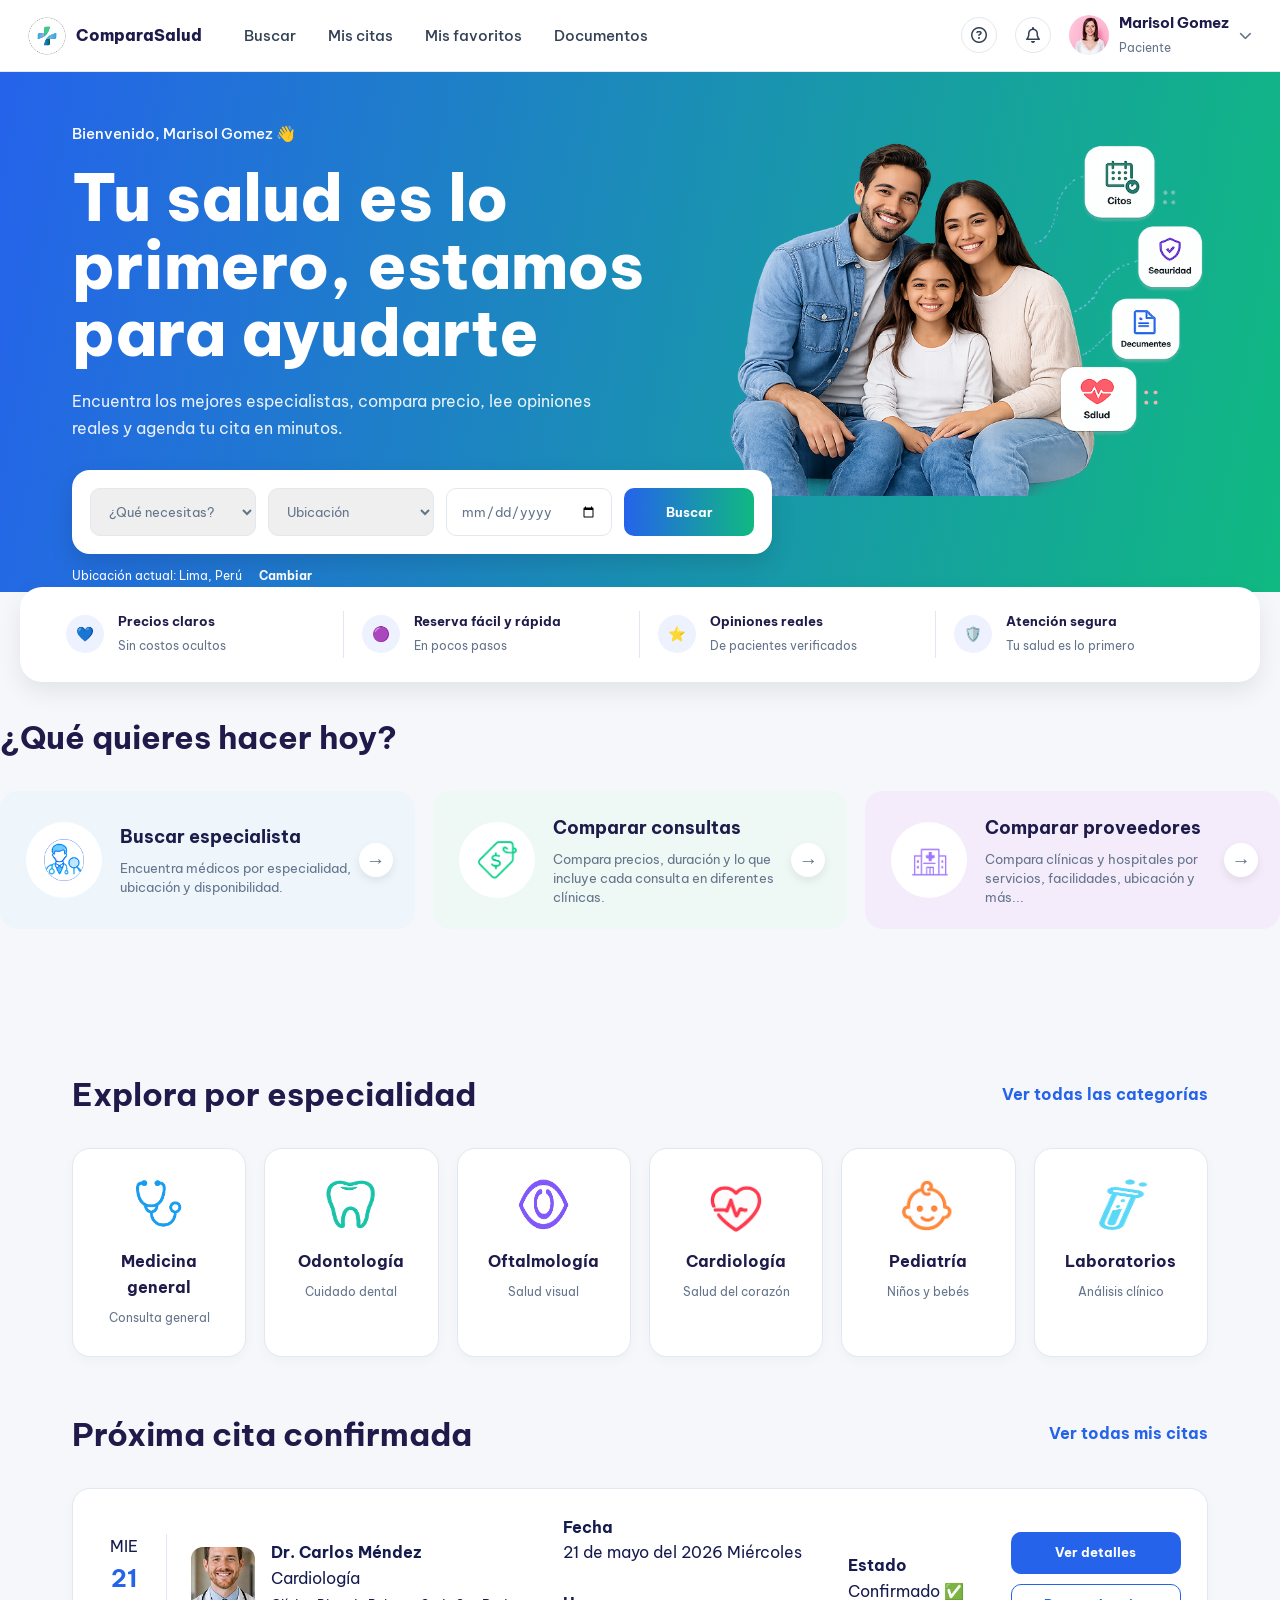
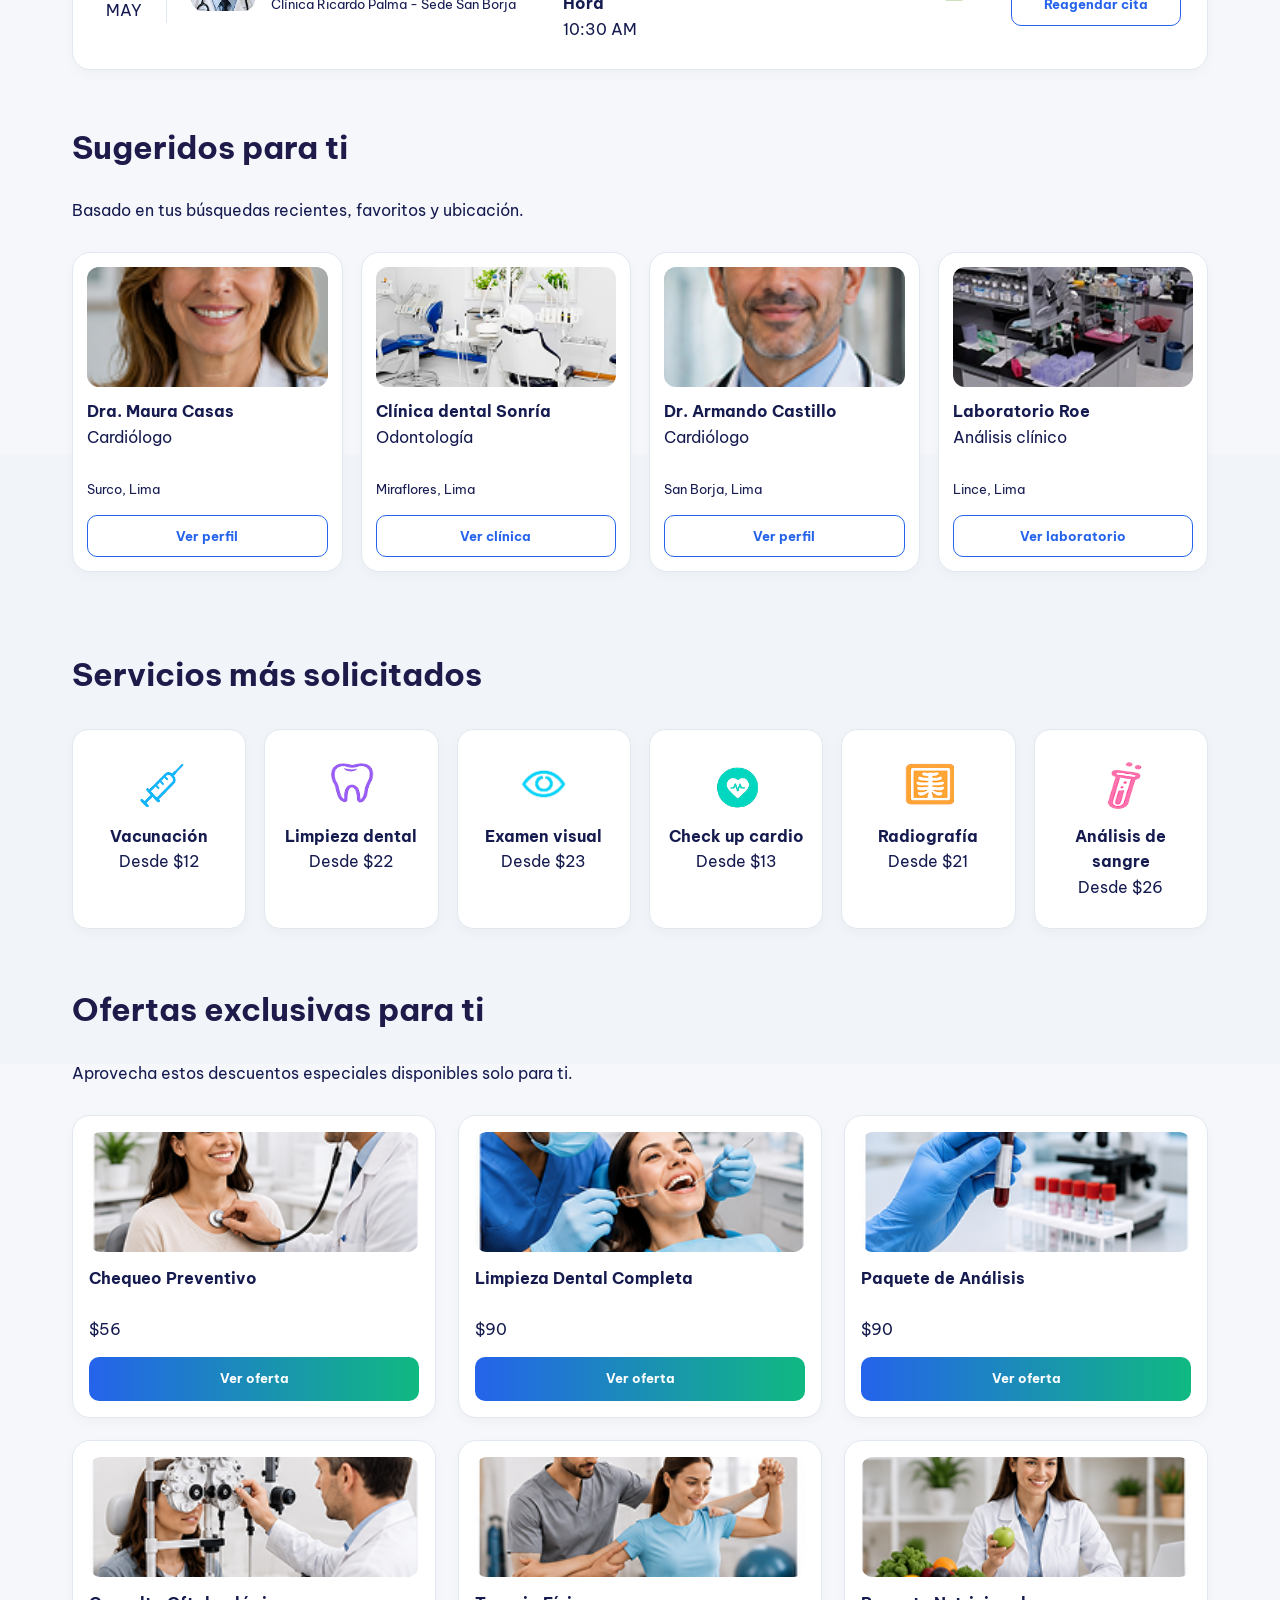
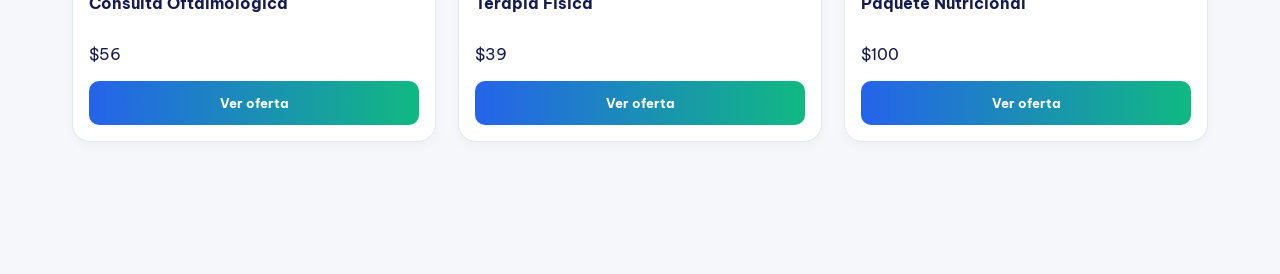
==== pages/dashboard.html @ 298670dd "avance dashboard" ====
<!DOCTYPE html>
<html lang="es">
<head>
  <meta charset="UTF-8" />
  <meta name="viewport" content="width=device-width, initial-scale=1.0"/>

  <title>Dashboard – ComparaSalud</title>

  <link rel="preconnect" href="https://fonts.googleapis.com">
  <link rel="preconnect" href="https://fonts.gstatic.com" crossorigin>

  <link href="https://fonts.googleapis.com/css2?family=Be+Vietnam+Pro:wght@400;500;600;700;800&display=swap" rel="stylesheet">
  <link
rel="stylesheet"
href="https://cdnjs.cloudflare.com/ajax/libs/font-awesome/6.5.1/css/all.min.css"
/>

  <link rel="stylesheet" href="../assets/css/variables.css">
  <link rel="stylesheet" href="../assets/css/dashboard.css">
</head>

<body>

<div class="container">

  <!-- NAVBAR -->

  <nav class="dashboard-navbar">

    <div class="dashboard-left">

      <a href="../index.html" class="dashboard-logo">
        <img src="../assets/icons/logo.png" alt="">
        <span>ComparaSalud</span>
      </a>

      <div class="dashboard-menu">
        <a href="#">Buscar</a>
        <a href="#">Mis citas</a>
        <a href="#">Mis favoritos</a>
        <a href="#">Documentos</a>
      </div>

    </div>

    <div class="dashboard-right">

  <div class="nav-circle">
    <i class="fa-regular fa-circle-question"></i>
  </div>

  <div class="nav-circle">
    <i class="fa-regular fa-bell"></i>
  </div>

  <div class="profile-wrapper" id="profileWrapper">

    <div class="profile-box" id="profileToggle">

      <img src="../assets/images/profile-user.png" alt="">

      <div class="profile-info">
        <strong>Marisol Gomez</strong>
        <span>Paciente</span>
      </div>

      <div class="profile-arrow">
        <i class="fa-solid fa-chevron-down"></i>
      </div>

    </div>

    <div class="profile-dropdown">

      <a href="#">
        <i class="fa-regular fa-user"></i>
        Mi perfil
      </a>

      <a href="#">
        <i class="fa-solid fa-gear"></i>
        Configuración
      </a>

      <a href="../index.html">
        <i class="fa-solid fa-arrow-right-from-bracket"></i>
        Cerrar sesión
      </a>

    </div>

  </div>

</div>

  </nav>

  <!-- HERO -->

  <section class="hero">

    <div class="hero-inner">

      <div class="hero-left">

        <div class="hero-welcome">
          Bienvenido, Marisol Gomez 👋
        </div>

        <h1 class="hero-title">
          Tu salud es lo primero, estamos para ayudarte
        </h1>

        <p class="hero-sub">
          Encuentra los mejores especialistas, compara precio,
          lee opiniones reales y agenda tu cita en minutos.
        </p>

        <div class="hero-search">

          <div class="search-grid">

            <select>
              <option>¿Qué necesitas?</option>
            </select>

            <select>
              <option>Ubicación</option>
            </select>

            <input type="date">

            <button>Buscar</button>

          </div>

        </div>

        <div class="hero-location">
          Ubicación actual: Lima, Perú
          <a href="#">Cambiar</a>
        </div>

      </div>

      <div class="hero-right">
        <img src="../assets/images/family-dashboard.png" alt="">
      </div>

    </div>

    <!-- FLOAT BAR -->

    <div class="float-bar">

      <div class="float-item">

        <div class="float-icon">💙</div>

        <div>
          <strong>Precios claros</strong>
          <span>Sin costos ocultos</span>
        </div>

      </div>

      <div class="float-item">

        <div class="float-icon">🟣</div>

        <div>
          <strong>Reserva fácil y rápida</strong>
          <span>En pocos pasos</span>
        </div>

      </div>

      <div class="float-item">

        <div class="float-icon">⭐</div>

        <div>
          <strong>Opiniones reales</strong>
          <span>De pacientes verificados</span>
        </div>

      </div>

      <div class="float-item">

        <div class="float-icon">🛡️</div>

        <div>
          <strong>Atención segura</strong>
          <span>Tu salud es lo primero</span>
        </div>

      </div>

    </div>

  </section>
  <section class="section actions-section">
    

    <div class="section-header">
        <h2>¿Qué quieres hacer hoy?</h2>
    </div>

    <div class="actions-grid">

        <div class="action-card blue-action">
            <div class="action-icon">
                <img src="../assets/icons/action-search-doctor.png" alt="">
            </div>

            <div class="action-content">
                <h3>Buscar especialista</h3>
                <p>
                    Encuentra médicos por especialidad,
                    ubicación y disponibilidad.
                </p>
            </div>

            <div class="action-arrow">
                →
            </div>
        </div>

        <div class="action-card green-action">
            <div class="action-icon">
                <img src="../assets/icons/action-compare.png" alt="">
            </div>

            <div class="action-content">
                <h3>Comparar consultas</h3>
                <p>
                    Compara precios, duración y lo
                    que incluye cada consulta en
                    diferentes clínicas.
                </p>
            </div>

            <div class="action-arrow">
                →
            </div>
        </div>

        <div class="action-card purple-action">
            <div class="action-icon">
                <img src="../assets/icons/action-provider.png" alt="">
            </div>

            <div class="action-content">
                <h3>Comparar proveedores</h3>
                <p>
                    Compara clínicas y hospitales
                    por servicios, facilidades,
                    ubicación y más...
                </p>
            </div>

            <div class="action-arrow">
                →
            </div>
        </div>

    </div>

</section>

  <!-- CONTENT -->

  <div class="dashboard-content">

    <!-- ESPECIALIDADES -->

    <section class="section">

      <div class="section-header">
        <h2>Explora por especialidad</h2>
        <a href="#">Ver todas las categorías</a>
      </div>

      <div class="specialties-grid">

        <div class="specialty-card">
          <img src="../assets/icons/icon-general.png" alt="">
          <h4>Medicina general</h4>
          <p>Consulta general</p>
        </div>

        <div class="specialty-card">
          <img src="../assets/icons/icon-odontologia.png" alt="">
          <h4>Odontología</h4>
          <p>Cuidado dental</p>
        </div>

        <div class="specialty-card">
          <img src="../assets/icons/icon-oftalmo.png" alt="">
          <h4>Oftalmología</h4>
          <p>Salud visual</p>
        </div>

        <div class="specialty-card">
          <img src="../assets/icons/icon-cardio.png" alt="">
          <h4>Cardiología</h4>
          <p>Salud del corazón</p>
        </div>

        <div class="specialty-card">
          <img src="../assets/icons/icon-pediatria.png" alt="">
          <h4>Pediatría</h4>
          <p>Niños y bebés</p>
        </div>

        <div class="specialty-card">
          <img src="../assets/icons/icon-lab.png" alt="">
          <h4>Laboratorios</h4>
          <p>Análisis clínico</p>
        </div>

      </div>

    </section>

    <!-- PROXIMA CITA -->

    <section class="section">

      <div class="section-header">
        <h2>Próxima cita confirmada</h2>
        <a href="#">Ver todas mis citas</a>
      </div>

      <div class="appointment-card">

        <div class="appointment-left">

          <div class="date-box">
            <span>MIE</span>
            <strong>21</strong>
            <span>MAY</span>
          </div>

          <div class="doctor-info">

            <img src="../assets/images/doctor-card-3.png" alt="">

            <div>
              <strong>Dr. Carlos Méndez</strong>
              <p>Cardiología</p>
              <small>Clínica Ricardo Palma - Sede San Borja</small>
            </div>

          </div>

        </div>

        <div>
          <strong>Fecha</strong>
          <p>21 de mayo del 2026 Miércoles</p>
          <br>
          <strong>Hora</strong>
          <p>10:30 AM</p>
        </div>

        <div>
          <strong>Estado</strong>
          <p>Confirmado ✅</p>
        </div>

        <div class="appointment-buttons">

          <button class="primary-btn">
            Ver detalles
          </button>

          <button class="secondary-btn">
            Reagendar cita
          </button>

        </div>

      </div>

    </section>

    <!-- SUGERIDOS -->

    <section class="section">

      <div class="section-header">
        <div>
          <h2>Sugeridos para ti</h2>
          <br>
          <p>Basado en tus búsquedas recientes, favoritos y ubicación.</p>
        </div>
      </div>

      <div class="suggest-grid">

        <div class="suggest-card">

          <img class="suggest-image" src="../assets/images/doctor-card-2.png" alt="">

          <h4>Dra. Maura Casas</h4>
          <p>Cardiólogo</p>

          <br>

          <small>Surco, Lima</small>

          <button>Ver perfil</button>

        </div>

        <div class="suggest-card">

          <img class="suggest-image" src="../assets/images/clinic1.png" alt="">

          <h4>Clínica dental Sonría</h4>
          <p>Odontología</p>

          <br>

          <small>Miraflores, Lima</small>

          <button>Ver clínica</button>

        </div>

        <div class="suggest-card">

          <img class="suggest-image" src="../assets/images/doctor-card-1.png" alt="">

          <h4>Dr. Armando Castillo</h4>
          <p>Cardiólogo</p>

          <br>

          <small>San Borja, Lima</small>

          <button>Ver perfil</button>

        </div>

        <div class="suggest-card">

          <img class="suggest-image" src="../assets/images/lab1.png" alt="">

          <h4>Laboratorio Roe</h4>
          <p>Análisis clínico</p>

          <br>

          <small>Lince, Lima</small>

          <button>Ver laboratorio</button>

        </div>

      </div>

    </section>

  </div>

  <!-- SERVICIOS -->

  <section class="services-bg">

    <div class="dashboard-content">

      <div class="section-header">
        <h2>Servicios más solicitados</h2>
      </div>

      <div class="services-grid">

        <div class="service-card">
          <img src="../assets/icons/icon-vacuna.png" alt="">
          <h4>Vacunación</h4>
          <span>Desde $12</span>
        </div>

        <div class="service-card">
          <img src="../assets/icons/icon-diente.png" alt="">
          <h4>Limpieza dental</h4>
          <span>Desde $22</span>
        </div>

        <div class="service-card">
          <img src="../assets/icons/icon-ojo.png" alt="">
          <h4>Examen visual</h4>
          <span>Desde $23</span>
        </div>

        <div class="service-card">
          <img src="../assets/icons/icon-corazon.png" alt="">
          <h4>Check up cardio</h4>
          <span>Desde $13</span>
        </div>

        <div class="service-card">
          <img src="../assets/icons/icon-rayos.png" alt="">
          <h4>Radiografía</h4>
          <span>Desde $21</span>
        </div>

        <div class="service-card">
          <img src="../assets/icons/icon-test.png" alt="">
          <h4>Análisis de sangre</h4>
          <span>Desde $26</span>
        </div>

      </div>

    </div>

  </section>

  <!-- OFERTAS -->

  <div class="dashboard-content">

    <section class="section">

      <div class="section-header">
        <div>
          <h2>Ofertas exclusivas para ti</h2>
          <br>
          <p>
            Aprovecha estos descuentos especiales disponibles solo para ti.
          </p>
        </div>
      </div>

      <div class="offers-grid">

        <div class="offer-card">

          <img class="offer-image" src="../assets/images/oferta1.png" alt="">

          <h4>Chequeo Preventivo</h4>

          <br>

          <span>$56</span>

          <button>Ver oferta</button>

        </div>

        <div class="offer-card">

          <img class="offer-image" src="../assets/images/oferta2.png" alt="">

          <h4>Limpieza Dental Completa</h4>

          <br>

          <span>$90</span>

          <button>Ver oferta</button>

        </div>

        <div class="offer-card">

          <img class="offer-image" src="../assets/images/oferta3.png" alt="">

          <h4>Paquete de Análisis</h4>

          <br>

          <span>$90</span>

          <button>Ver oferta</button>

        </div>

        <div class="offer-card">

          <img class="offer-image" src="../assets/images/oferta4.png" alt="">

          <h4>Consulta Oftalmológica</h4>

          <br>

          <span>$56</span>

          <button>Ver oferta</button>

        </div>

        <div class="offer-card">

          <img class="offer-image" src="../assets/images/oferta5.png" alt="">

          <h4>Terapia Física</h4>

          <br>

          <span>$39</span>

          <button>Ver oferta</button>

        </div>

        <div class="offer-card">

          <img class="offer-image" src="../assets/images/oferta6.png" alt="">

          <h4>Paquete Nutricional</h4>

          <br>

          <span>$100</span>

          <button>Ver oferta</button>

        </div>

      </div>

    </section>

  </div>

</div>
<script>
const profileToggle = document.getElementById("profileToggle");
const profileWrapper = document.getElementById("profileWrapper");

profileToggle.addEventListener("click", () => {
  profileWrapper.classList.toggle("active");
});

document.addEventListener("click", (e) => {
  if (!profileWrapper.contains(e.target)) {
    profileWrapper.classList.remove("active");
  }
});
</script>

</body>
</html>
---- assets/css/variables.css ----
/* ============================================
   VARIABLES GLOBALES — CompararSalud
   ============================================ */
@import url('https://fonts.googleapis.com/css2?family=Be+Vietnam+Pro:wght@400;500;600;700;800;900&display=swap');

:root {
  /* Colores principales */
  --primary:       #3B82F6;
  --primary-dark:  #2563EB;
  --accent:        #10B981;
  --purple:        #7C3AED;
  --orange:        #F59E0B;

  /* Textos */
  --text-dark:  #0F172A;
  --text-mid:   #334155;
  --text-soft:  #64748B;

  /* Fondos y bordes */
  --border:    #E2E8F0;
  --bg-light:  #F1F5F9;
  --white:     #ffffff;

  /* Gradientes */
  --gradient-brand:   linear-gradient(135deg, #06B6D4 0%, #3B82F6 50%, #10B981 100%);
  --gradient-pricing: linear-gradient(160deg, #38BDF8 0%, #3B82F6 40%, #10B981 100%);
  --gradient-trust:   linear-gradient(160deg, #06B6D4 0%, #059669 100%);

  /* Tipografía */
  --font: 'Be Vietnam Pro', sans-serif;

  /* Espaciado */
  --section-pad: 80px 6%;
  --max-w: 1180px;
}

/* ── RESET ── */
*, *::before, *::after { margin: 0; padding: 0; box-sizing: border-box; }

html { scroll-behavior: smooth; }

body {
  font-family: var(--font);
  color: var(--text-dark);
  background: var(--white);
  line-height: 1.6;
  -webkit-font-smoothing: antialiased;
}

img { display: block; max-width: 100%; }
a  { text-decoration: none; }
ul { list-style: none; }
button { font-family: var(--font); cursor: pointer; border: none; }
---- assets/css/dashboard.css ----
*{
    margin:0;
    padding:0;
    box-sizing:border-box;
}

body{
    font-family:'Be Vietnam Pro', sans-serif;
    background:#F5F7FB;
    color:#151B4F;
}

.container{
    width:100%;
}
/* =========================
   NAVBAR
========================= */

.dashboard-navbar{
    height:72px;
    background:white;
    border-bottom:1px solid #E2E8F0;
    display:flex;
    align-items:center;
    justify-content:space-between;
    padding:0 28px;
}

.dashboard-left{
    display:flex;
    align-items:center;
    gap:42px;
}

.dashboard-logo{
    display:flex;
    align-items:center;
    gap:10px;
    text-decoration:none;
}

.dashboard-logo img{
    width:38px;
}

.dashboard-logo span{
    font-size:1rem;
    font-weight:800;
    color:#1E1B4B;
}

.dashboard-menu{
    display:flex;
    gap:32px;
}

.dashboard-menu a{
    text-decoration:none;
    color:#334155;
    font-size:.92rem;
    font-weight:500;
}

.dashboard-right{
    display:flex;
    align-items:center;
    gap:18px;
}

.nav-circle{
    width:36px;
    height:36px;
    border-radius:50%;
    border:1px solid #E2E8F0;
    display:flex;
    align-items:center;
    justify-content:center;
    background:white;
    color:#334155;
}

.profile-wrapper{
    position:relative;
}

.profile-box{
    display:flex;
    align-items:center;
    gap:10px;
    cursor:pointer;
}

.profile-box img{
    width:40px;
    height:40px;
    border-radius:50%;
    object-fit:cover;
}

.profile-info strong{
    display:block;
    font-size:.92rem;
    color:#1E1B4B;
}

.profile-info span{
    font-size:.74rem;
    color:#64748B;
}

.profile-arrow{
    font-size:.8rem;
    color:#64748B;
}

.profile-dropdown{
    position:absolute;
    top:58px;
    right:0;
    width:220px;
    background:white;
    border-radius:16px;
    border:1px solid #E2E8F0;
    box-shadow:0 14px 40px rgba(0,0,0,.08);
    padding:10px 0;
    display:none;
    z-index:999;
}

.profile-wrapper.active .profile-dropdown{
    display:block;
}

.profile-dropdown a{
    display:flex;
    align-items:center;
    gap:12px;
    padding:13px 18px;
    text-decoration:none;
    color:#334155;
    font-size:.9rem;
    transition:.2s;
}

.profile-dropdown a:hover{
    background:#F8FAFC;
}

/* =========================
   HERO
========================= */

.hero{
  background:linear-gradient(100deg,#2563EB 0%, #10B981 100%);
  height:520px;
  position:relative;
  overflow:visible;
  margin-bottom:120px;
  z-index:1;
}

.hero-inner{
    width:100%;
    padding:40px 72px 0;
    display:flex;
    justify-content:space-between;
}

.hero-left{
    width:580px;
    padding-top:10px;
}

.hero-welcome{
    color:white;
    font-size:.95rem;
    margin-bottom:18px;
    font-weight:500;
}

.hero-title{
    color:white;
    font-size:4rem;
    line-height:1.05;
    font-weight:800;
    margin-bottom:22px;
}

.hero-sub{
    color:rgba(255,255,255,.9);
    line-height:1.7;
    max-width:520px;
    margin-bottom:28px;
    font-size:1rem;
}

.hero-search{
    width:700px;
    background:white;
    border-radius:18px;
    padding:18px;
    box-shadow:0 10px 24px rgba(0,0,0,.12);
    position:relative;
    z-index:5;
}

.search-grid{
    display:grid;
    grid-template-columns:1fr 1fr 1fr 130px;
    gap:12px;
}

.search-grid select,
.search-grid input{
    height:48px;
    border:1px solid #E2E8F0;
    border-radius:10px;
    padding:0 14px;
    font-family:'Be Vietnam Pro',sans-serif;
    color:#64748B;
    outline:none;
}

.search-grid button{
    border:none;
    border-radius:10px;
    background:linear-gradient(90deg,#2563EB 0%, #10B981 100%);
    color:white;
    font-weight:700;
    cursor:pointer;
    font-family:'Be Vietnam Pro',sans-serif;
}

.hero-location{
    color:white;
    font-size:.78rem;
    margin-top:12px;
}

.hero-location a{
    color:white;
    margin-left:14px;
    font-weight:700;
    text-decoration:none;
}

.hero-right img{
    width:560px;
    object-fit:contain;
}

/* =========================
   FLOAT BAR
========================= */

.float-bar{
    width:1240px;
    background:white;
    border-radius:22px;
    box-shadow:0 10px 24px rgba(0,0,0,.08);
    position:absolute;
    left:50%;
    transform:translateX(-50%);
    bottom:-90px;
    padding:24px 28px;
    display:grid;
    grid-template-columns:repeat(4,1fr);
    z-index:999;
}

.float-item{
    display:flex;
    align-items:center;
    gap:14px;
    padding:0 18px;
}

.float-item:not(:last-child){
    border-right:1px solid #E2E8F0;
}

.float-icon{
    width:38px;
    height:38px;
    border-radius:50%;
    background:#EEF2FF;
    display:flex;
    align-items:center;
    justify-content:center;
    font-size:.9rem;
}

.float-item strong{
    display:block;
    font-size:.84rem;
    color:#1E1B4B;
}

.float-item span{
    font-size:.74rem;
    color:#64748B;
}

/* =========================
   CONTENT
========================= */

.dashboard-content{
    width:100%;
    margin:110px auto 0;
    padding:0 72px 80px;
}

.dashboard-content:first-of-type{
    padding-top:30px;
}

.section{
  margin-bottom:52px;
}

.section-header{
    display:flex;
    justify-content:space-between;
    align-items:center;
    margin-bottom:28px;
}

/* Ajuste fino para los encabezados de sección */
.section-header h2 {
    font-size: 2rem;
    color: #1E1B4B;
    /* Aseguramos que el texto empiece pegado al borde izquierdo del contenedor */
    margin-left: 0; 
}

.section-header a{
    color:#2563EB;
    font-weight:700;
    text-decoration:none;
}

/* =========================
   SPECIALTIES
========================= */

.specialties-grid{
    display:grid;
    grid-template-columns:repeat(6,1fr);
    gap:18px;
}

.specialty-card{
    background:white;
    border:1px solid #E2E8F0;
    border-radius:18px;
    padding:28px 18px;
    text-align:center;
    box-shadow:0 4px 12px rgba(0,0,0,.03);
}

.specialty-card img{
    width:56px;
    height:56px;
    margin:0 auto 16px;
}

.specialty-card h4{
    color:#1E1B4B;
    margin-bottom:8px;
}

.specialty-card p{
    color:#64748B;
    font-size:.74rem;
}

/* =========================
   APPOINTMENT
========================= */

.appointment-card{
    background:white;
    border:1px solid #E2E8F0;
    border-radius:18px;
    padding:26px;
    display:flex;
    justify-content:space-between;
    align-items:center;
    box-shadow:0 4px 12px rgba(0,0,0,.03);
}

.appointment-left{
    display:flex;
    align-items:center;
    gap:24px;
}

.date-box{
    width:68px;
    text-align:center;
    border-right:1px solid #E2E8F0;
    padding-right:18px;
}

.date-box strong{
    display:block;
    color:#2563EB;
    font-size:1.5rem;
}

.doctor-info{
    display:flex;
    align-items:center;
    gap:16px;
}

.doctor-info img{
    width:64px;
    height:64px;
    border-radius:12px;
    object-fit:cover;
}

.appointment-buttons{
    display:flex;
    flex-direction:column;
    gap:10px;
}

.appointment-buttons button{
    width:170px;
    height:42px;
    border-radius:10px;
    font-weight:700;
    cursor:pointer;
    font-family:'Be Vietnam Pro',sans-serif;
}

.primary-btn{
    border:none;
    background:#2563EB;
    color:white;
}

.secondary-btn{
    border:1px solid #2563EB;
    background:white;
    color:#2563EB;
}

/* =========================
   SUGGESTED
========================= */

.suggest-grid{
    display:grid;
    grid-template-columns:repeat(4,1fr);
    gap:18px;
}

.suggest-card{
    background:white;
    border:1px solid #E2E8F0;
    border-radius:18px;
    padding:14px;
    box-shadow:0 4px 12px rgba(0,0,0,.03);
}

.suggest-image{
    width:100%;
    height:120px;
    object-fit:cover;
    border-radius:12px;
    margin-bottom:12px;
}

.suggest-card button{
    width:100%;
    height:42px;
    border:1px solid #2563EB;
    background:white;
    color:#2563EB;
    border-radius:10px;
    font-weight:700;
    margin-top:14px;
    font-family:'Be Vietnam Pro',sans-serif;
}

/* =========================
   SERVICES
========================= */

.services-bg{
    background:#F1F5F9;
    padding:55px 0;
    margin-top:-250px;
    margin-bottom:-190px;
}

.services-grid{
    display:grid;
    grid-template-columns:repeat(6,1fr);
    gap:18px;
    margin-top:18px;
}

.service-card{
    background:white;
    border:1px solid #E2E8F0;
    border-radius:16px;
    padding:28px 16px;
    text-align:center;
    box-shadow:0 4px 12px rgba(0,0,0,.03);
}

.service-card img{
    width:52px;
    height:52px;
    margin:0 auto 14px;
}

/* =========================
   OFFERS
========================= */

.offers-grid{
    display:grid;
    grid-template-columns:repeat(3,1fr);
    gap:22px;
    margin-top:20px;
}

.offer-card{
    background:white;
    border:1px solid #E2E8F0;
    border-radius:18px;
    padding:16px;
    box-shadow:0 4px 12px rgba(0,0,0,.03);
}

.offer-image{
    width:100%;
    height:120px;
    border-radius:12px;
    object-fit:cover;
    margin-bottom:14px;
}

.offer-card button{
    width:100%;
    height:44px;
    border:none;
    border-radius:10px;
    background:linear-gradient(90deg,#2563EB 0%, #10B981 100%);
    color:white;
    font-weight:700;
    margin-top:14px;
    font-family:'Be Vietnam Pro',sans-serif;
}
/* =========================
   ACTIONS SECTION
========================= */

.actions-grid {
    display: grid;
    grid-template-columns: repeat(3, 1fr);
    gap: 18px; /* Mismo gap que usas en specialties-grid */
    margin-top: 0; /* Quitamos el margen manual de 8px que tenías */
}

.action-card {
    height: 138px;
    border-radius: 18px;
    padding: 26px;
    display: flex;
    align-items: center;
    position: relative;
    overflow: hidden;
    /* Eliminamos cualquier margen externo que pueda mover la caja */
    margin: 0; 
}

.blue-action{
    background:#EEF6FC;
}

.green-action{
    background:#EEF8F4;
}

.purple-action{
    background:#F4ECFB;
}

.action-icon{
    width:76px;
    height:76px;
    border-radius:50%;
    background:white;
    display:flex;
    align-items:center;
    justify-content:center;
    margin-right:18px;
    flex-shrink:0;
}

.action-icon img{
    width:42px;
    height:42px;
    object-fit:contain;
}

.action-content h3{
    font-size:1.1rem;
    color:#1E1B4B;
    margin-bottom:8px;
}

.action-content p{
    font-size:.82rem;
    color:#64748B;
    line-height:1.45;
    max-width:240px;
}

.action-arrow{
    position:absolute;
    right:22px;
    width:34px;
    height:34px;
    border-radius:50%;
    background:white;
    display:flex;
    align-items:center;
    justify-content:center;
    color:#64748B;
    font-size:1.2rem;
    box-shadow:0 4px 10px rgba(0,0,0,.08);
}
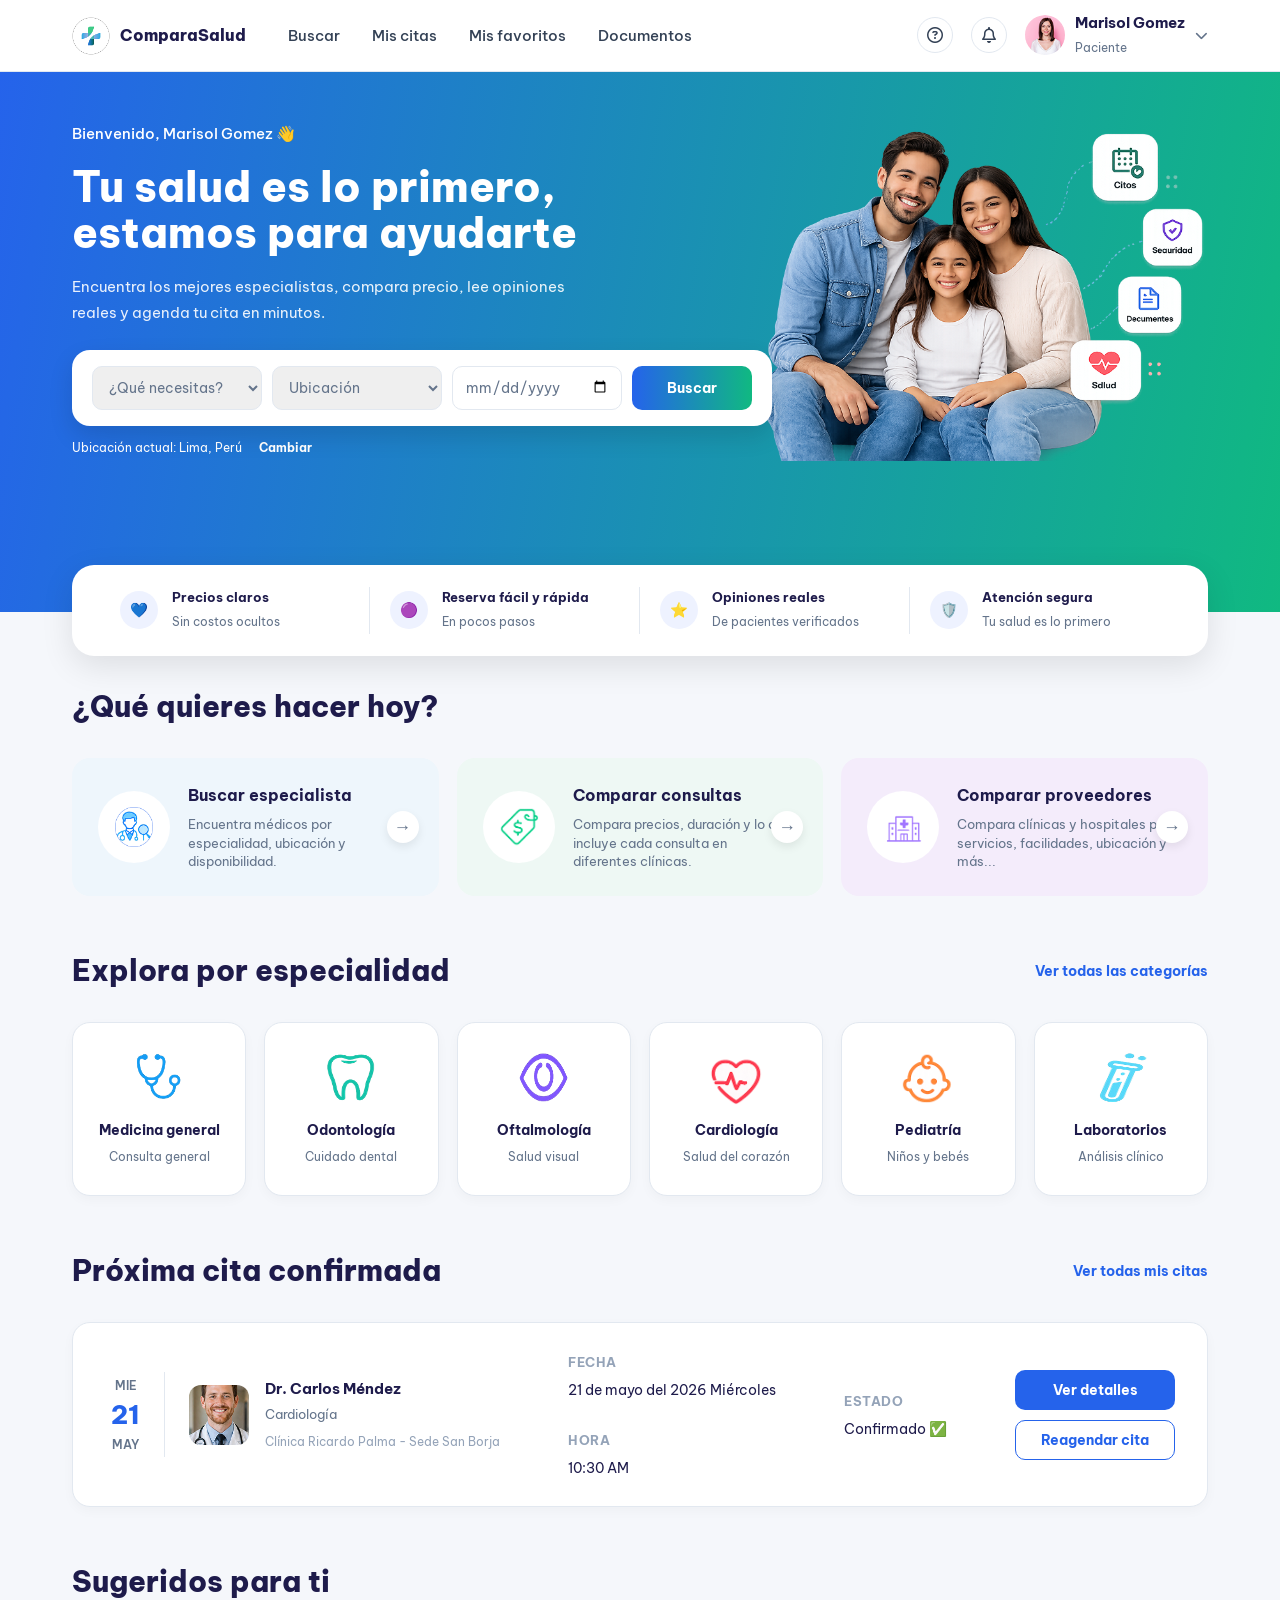
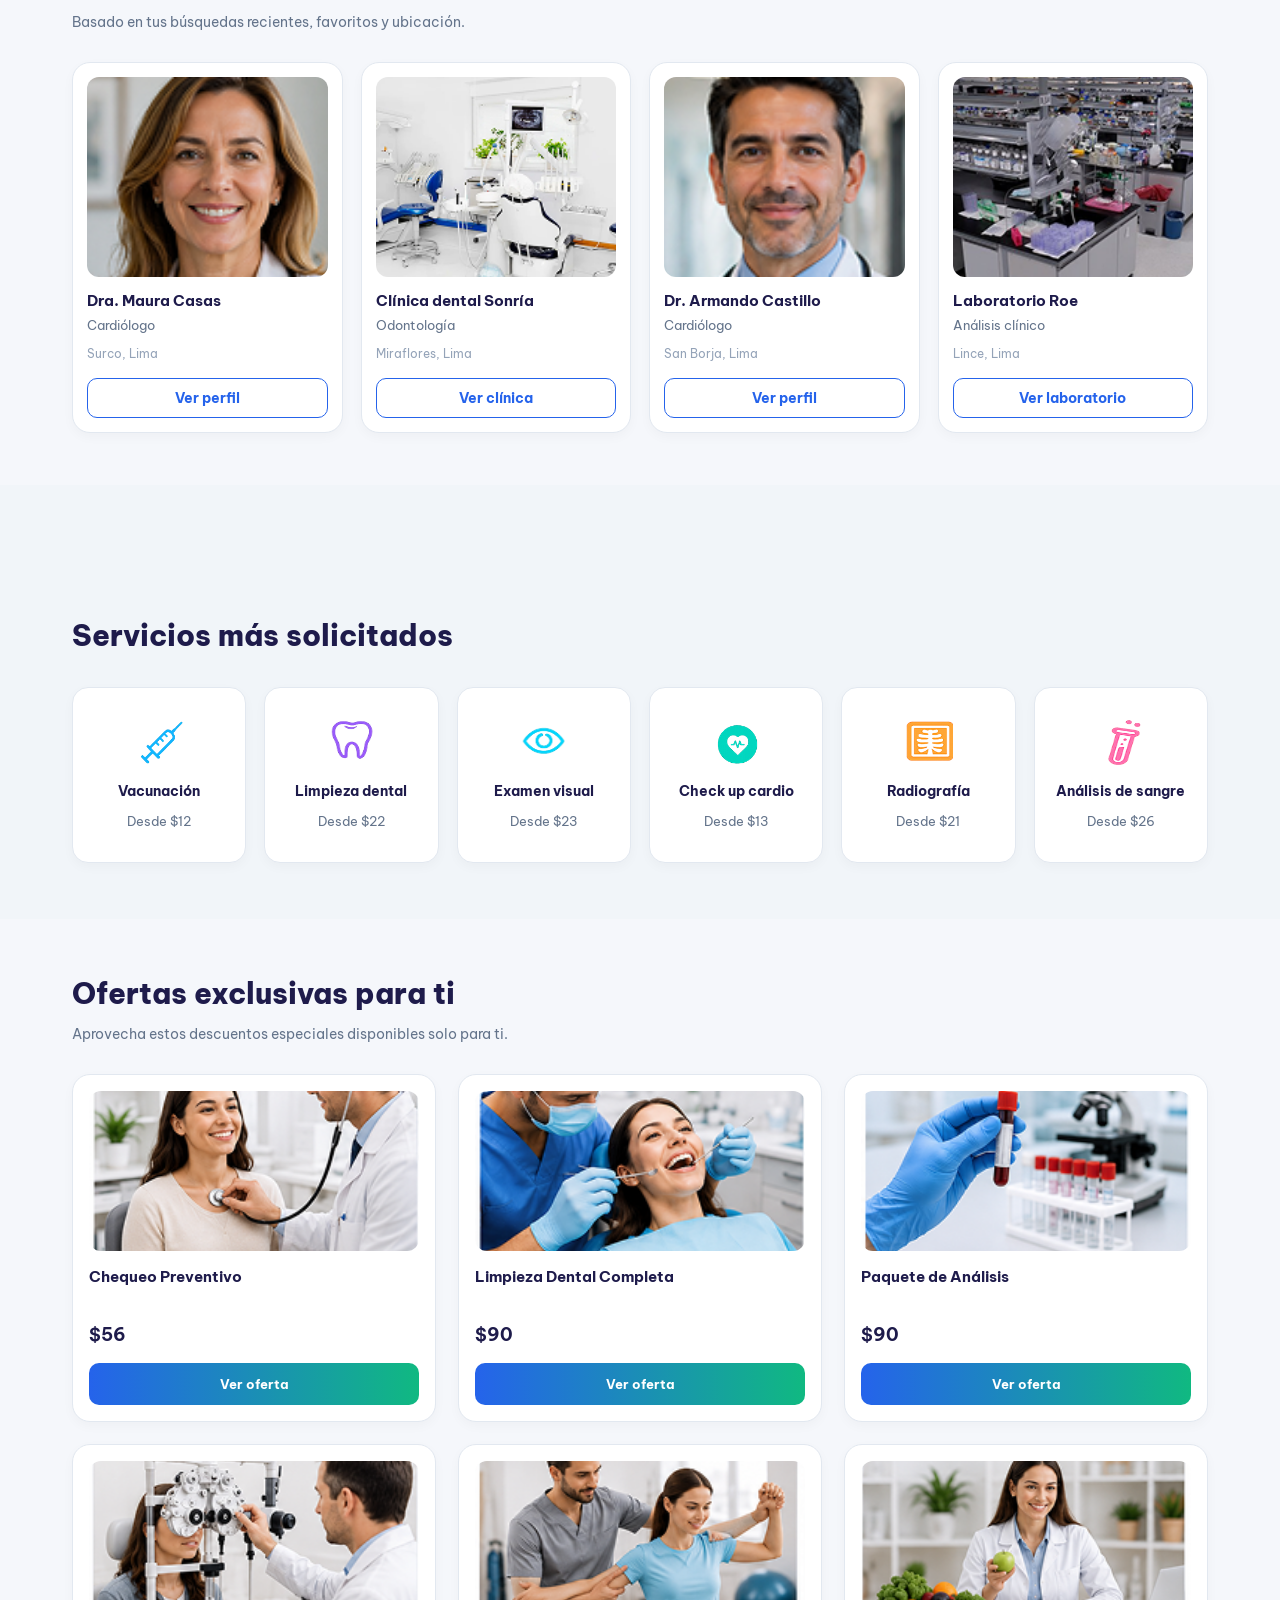
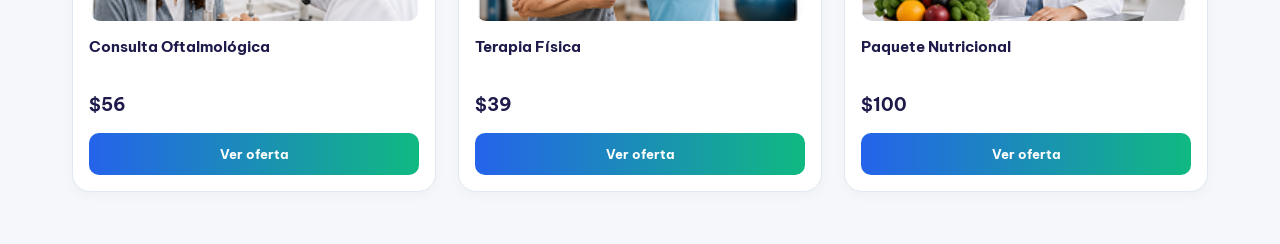
==== commit c4531393: "fix: corregir layout dashboard - centrado, float-bar y suggest cards" ====
--- a/pages/dashboard.html
+++ b/pages/dashboard.html
@@ -3,28 +3,19 @@
 <head>
   <meta charset="UTF-8" />
   <meta name="viewport" content="width=device-width, initial-scale=1.0"/>
-
   <title>Dashboard – ComparaSalud</title>
-
   <link rel="preconnect" href="https://fonts.googleapis.com">
   <link rel="preconnect" href="https://fonts.gstatic.com" crossorigin>
-
   <link href="https://fonts.googleapis.com/css2?family=Be+Vietnam+Pro:wght@400;500;600;700;800&display=swap" rel="stylesheet">
-  <link
-rel="stylesheet"
-href="https://cdnjs.cloudflare.com/ajax/libs/font-awesome/6.5.1/css/all.min.css"
-/>
-
+  <link rel="stylesheet" href="https://cdnjs.cloudflare.com/ajax/libs/font-awesome/6.5.1/css/all.min.css"/>
   <link rel="stylesheet" href="../assets/css/variables.css">
   <link rel="stylesheet" href="../assets/css/dashboard.css">
 </head>
 
 <body>
-
 <div class="container">
 
   <!-- NAVBAR -->
-
   <nav class="dashboard-navbar">
 
     <div class="dashboard-left">
@@ -45,58 +36,49 @@
 
     <div class="dashboard-right">
 
-  <div class="nav-circle">
-    <i class="fa-regular fa-circle-question"></i>
-  </div>
-
-  <div class="nav-circle">
-    <i class="fa-regular fa-bell"></i>
-  </div>
-
-  <div class="profile-wrapper" id="profileWrapper">
-
-    <div class="profile-box" id="profileToggle">
-
-      <img src="../assets/images/profile-user.png" alt="">
-
-      <div class="profile-info">
-        <strong>Marisol Gomez</strong>
-        <span>Paciente</span>
-      </div>
-
-      <div class="profile-arrow">
-        <i class="fa-solid fa-chevron-down"></i>
+      <div class="nav-circle">
+        <i class="fa-regular fa-circle-question"></i>
+      </div>
+
+      <div class="nav-circle">
+        <i class="fa-regular fa-bell"></i>
+      </div>
+
+      <div class="profile-wrapper" id="profileWrapper">
+
+        <div class="profile-box" id="profileToggle">
+          <img src="../assets/images/profile-user.png" alt="">
+          <div class="profile-info">
+            <strong>Marisol Gomez</strong>
+            <span>Paciente</span>
+          </div>
+          <div class="profile-arrow">
+            <i class="fa-solid fa-chevron-down"></i>
+          </div>
+        </div>
+
+        <div class="profile-dropdown">
+          <a href="#">
+            <i class="fa-regular fa-user"></i>
+            Mi perfil
+          </a>
+          <a href="#">
+            <i class="fa-solid fa-gear"></i>
+            Configuración
+          </a>
+          <a href="../index.html">
+            <i class="fa-solid fa-arrow-right-from-bracket"></i>
+            Cerrar sesión
+          </a>
+        </div>
+
       </div>
 
     </div>
 
-    <div class="profile-dropdown">
-
-      <a href="#">
-        <i class="fa-regular fa-user"></i>
-        Mi perfil
-      </a>
-
-      <a href="#">
-        <i class="fa-solid fa-gear"></i>
-        Configuración
-      </a>
-
-      <a href="../index.html">
-        <i class="fa-solid fa-arrow-right-from-bracket"></i>
-        Cerrar sesión
-      </a>
-
-    </div>
-
-  </div>
-
-</div>
-
   </nav>
 
   <!-- HERO -->
-
   <section class="hero">
 
     <div class="hero-inner">
@@ -117,23 +99,16 @@
         </p>
 
         <div class="hero-search">
-
           <div class="search-grid">
-
             <select>
               <option>¿Qué necesitas?</option>
             </select>
-
             <select>
               <option>Ubicación</option>
             </select>
-
             <input type="date">
-
             <button>Buscar</button>
-
-          </div>
-
+          </div>
         </div>
 
         <div class="hero-location">
@@ -150,327 +125,256 @@
     </div>
 
     <!-- FLOAT BAR -->
-
     <div class="float-bar">
 
       <div class="float-item">
-
         <div class="float-icon">💙</div>
-
         <div>
           <strong>Precios claros</strong>
           <span>Sin costos ocultos</span>
         </div>
-
       </div>
 
       <div class="float-item">
-
         <div class="float-icon">🟣</div>
-
         <div>
           <strong>Reserva fácil y rápida</strong>
           <span>En pocos pasos</span>
         </div>
-
       </div>
 
       <div class="float-item">
-
         <div class="float-icon">⭐</div>
-
         <div>
           <strong>Opiniones reales</strong>
           <span>De pacientes verificados</span>
         </div>
-
       </div>
 
       <div class="float-item">
-
         <div class="float-icon">🛡️</div>
-
         <div>
           <strong>Atención segura</strong>
           <span>Tu salud es lo primero</span>
         </div>
-
       </div>
 
     </div>
 
   </section>
-  <section class="section actions-section">
-    
-
-    <div class="section-header">
+
+  <!-- PAGE BODY — todo el contenido centrado -->
+  <div class="page-body">
+
+    <!-- QUÉ QUIERES HACER HOY -->
+    <section class="section actions-section">
+
+      <div class="section-header">
         <h2>¿Qué quieres hacer hoy?</h2>
+      </div>
+
+      <div class="actions-grid">
+
+        <div class="action-card blue-action">
+          <div class="action-icon">
+            <img src="../assets/icons/action-search-doctor.png" alt="">
+          </div>
+          <div class="action-content">
+            <h3>Buscar especialista</h3>
+            <p>Encuentra médicos por especialidad, ubicación y disponibilidad.</p>
+          </div>
+          <div class="action-arrow">→</div>
+        </div>
+
+        <div class="action-card green-action">
+          <div class="action-icon">
+            <img src="../assets/icons/action-compare.png" alt="">
+          </div>
+          <div class="action-content">
+            <h3>Comparar consultas</h3>
+            <p>Compara precios, duración y lo que incluye cada consulta en diferentes clínicas.</p>
+          </div>
+          <div class="action-arrow">→</div>
+        </div>
+
+        <div class="action-card purple-action">
+          <div class="action-icon">
+            <img src="../assets/icons/action-provider.png" alt="">
+          </div>
+          <div class="action-content">
+            <h3>Comparar proveedores</h3>
+            <p>Compara clínicas y hospitales por servicios, facilidades, ubicación y más...</p>
+          </div>
+          <div class="action-arrow">→</div>
+        </div>
+
+      </div>
+
+    </section>
+
+    <!-- DASHBOARD CONTENT -->
+    <div class="dashboard-content">
+
+      <!-- ESPECIALIDADES -->
+      <section class="section">
+
+        <div class="section-header">
+          <h2>Explora por especialidad</h2>
+          <a href="#">Ver todas las categorías</a>
+        </div>
+
+        <div class="specialties-grid">
+
+          <div class="specialty-card">
+            <img src="../assets/icons/icon-general.png" alt="">
+            <h4>Medicina general</h4>
+            <p>Consulta general</p>
+          </div>
+
+          <div class="specialty-card">
+            <img src="../assets/icons/icon-odontologia.png" alt="">
+            <h4>Odontología</h4>
+            <p>Cuidado dental</p>
+          </div>
+
+          <div class="specialty-card">
+            <img src="../assets/icons/icon-oftalmo.png" alt="">
+            <h4>Oftalmología</h4>
+            <p>Salud visual</p>
+          </div>
+
+          <div class="specialty-card">
+            <img src="../assets/icons/icon-cardio.png" alt="">
+            <h4>Cardiología</h4>
+            <p>Salud del corazón</p>
+          </div>
+
+          <div class="specialty-card">
+            <img src="../assets/icons/icon-pediatria.png" alt="">
+            <h4>Pediatría</h4>
+            <p>Niños y bebés</p>
+          </div>
+
+          <div class="specialty-card">
+            <img src="../assets/icons/icon-lab.png" alt="">
+            <h4>Laboratorios</h4>
+            <p>Análisis clínico</p>
+          </div>
+
+        </div>
+
+      </section>
+
+      <!-- PRÓXIMA CITA -->
+      <section class="section">
+
+        <div class="section-header">
+          <h2>Próxima cita confirmada</h2>
+          <a href="#">Ver todas mis citas</a>
+        </div>
+
+        <div class="appointment-card">
+
+          <div class="appointment-left">
+
+            <div class="date-box">
+              <span>MIE</span>
+              <strong>21</strong>
+              <span>MAY</span>
+            </div>
+
+            <div class="doctor-info">
+              <img src="../assets/images/doctor-card-3.png" alt="">
+              <div>
+                <strong>Dr. Carlos Méndez</strong>
+                <p>Cardiología</p>
+                <small>Clínica Ricardo Palma - Sede San Borja</small>
+              </div>
+            </div>
+
+          </div>
+
+          <div>
+            <strong>Fecha</strong>
+            <p>21 de mayo del 2026 Miércoles</p>
+            <br>
+            <strong>Hora</strong>
+            <p>10:30 AM</p>
+          </div>
+
+          <div>
+            <strong>Estado</strong>
+            <p>Confirmado ✅</p>
+          </div>
+
+          <div class="appointment-buttons">
+            <button class="primary-btn">Ver detalles</button>
+            <button class="secondary-btn">Reagendar cita</button>
+          </div>
+
+        </div>
+
+      </section>
+
+      <!-- SUGERIDOS -->
+      <section class="section">
+
+        <div class="section-header">
+          <div>
+            <h2>Sugeridos para ti</h2>
+            <p style="color:#64748B; font-size:.9rem; margin-top:6px;">
+              Basado en tus búsquedas recientes, favoritos y ubicación.
+            </p>
+          </div>
+        </div>
+
+        <div class="suggest-grid">
+
+          <div class="suggest-card">
+            <img class="suggest-image" src="../assets/images/doctor-card-2.png" alt="">
+            <h4>Dra. Maura Casas</h4>
+            <p>Cardiólogo</p>
+            <small>Surco, Lima</small>
+            <button>Ver perfil</button>
+          </div>
+
+          <div class="suggest-card">
+            <img class="suggest-image" src="../assets/images/clinic1.png" alt="">
+            <h4>Clínica dental Sonría</h4>
+            <p>Odontología</p>
+            <small>Miraflores, Lima</small>
+            <button>Ver clínica</button>
+          </div>
+
+          <div class="suggest-card">
+            <img class="suggest-image" src="../assets/images/doctor-card-1.png" alt="">
+            <h4>Dr. Armando Castillo</h4>
+            <p>Cardiólogo</p>
+            <small>San Borja, Lima</small>
+            <button>Ver perfil</button>
+          </div>
+
+          <div class="suggest-card">
+            <img class="suggest-image" src="../assets/images/lab1.png" alt="">
+            <h4>Laboratorio Roe</h4>
+            <p>Análisis clínico</p>
+            <small>Lince, Lima</small>
+            <button>Ver laboratorio</button>
+          </div>
+
+        </div>
+
+      </section>
+
     </div>
-
-    <div class="actions-grid">
-
-        <div class="action-card blue-action">
-            <div class="action-icon">
-                <img src="../assets/icons/action-search-doctor.png" alt="">
-            </div>
-
-            <div class="action-content">
-                <h3>Buscar especialista</h3>
-                <p>
-                    Encuentra médicos por especialidad,
-                    ubicación y disponibilidad.
-                </p>
-            </div>
-
-            <div class="action-arrow">
-                →
-            </div>
-        </div>
-
-        <div class="action-card green-action">
-            <div class="action-icon">
-                <img src="../assets/icons/action-compare.png" alt="">
-            </div>
-
-            <div class="action-content">
-                <h3>Comparar consultas</h3>
-                <p>
-                    Compara precios, duración y lo
-                    que incluye cada consulta en
-                    diferentes clínicas.
-                </p>
-            </div>
-
-            <div class="action-arrow">
-                →
-            </div>
-        </div>
-
-        <div class="action-card purple-action">
-            <div class="action-icon">
-                <img src="../assets/icons/action-provider.png" alt="">
-            </div>
-
-            <div class="action-content">
-                <h3>Comparar proveedores</h3>
-                <p>
-                    Compara clínicas y hospitales
-                    por servicios, facilidades,
-                    ubicación y más...
-                </p>
-            </div>
-
-            <div class="action-arrow">
-                →
-            </div>
-        </div>
-
-    </div>
-
-</section>
-
-  <!-- CONTENT -->
-
-  <div class="dashboard-content">
-
-    <!-- ESPECIALIDADES -->
-
-    <section class="section">
-
-      <div class="section-header">
-        <h2>Explora por especialidad</h2>
-        <a href="#">Ver todas las categorías</a>
-      </div>
-
-      <div class="specialties-grid">
-
-        <div class="specialty-card">
-          <img src="../assets/icons/icon-general.png" alt="">
-          <h4>Medicina general</h4>
-          <p>Consulta general</p>
-        </div>
-
-        <div class="specialty-card">
-          <img src="../assets/icons/icon-odontologia.png" alt="">
-          <h4>Odontología</h4>
-          <p>Cuidado dental</p>
-        </div>
-
-        <div class="specialty-card">
-          <img src="../assets/icons/icon-oftalmo.png" alt="">
-          <h4>Oftalmología</h4>
-          <p>Salud visual</p>
-        </div>
-
-        <div class="specialty-card">
-          <img src="../assets/icons/icon-cardio.png" alt="">
-          <h4>Cardiología</h4>
-          <p>Salud del corazón</p>
-        </div>
-
-        <div class="specialty-card">
-          <img src="../assets/icons/icon-pediatria.png" alt="">
-          <h4>Pediatría</h4>
-          <p>Niños y bebés</p>
-        </div>
-
-        <div class="specialty-card">
-          <img src="../assets/icons/icon-lab.png" alt="">
-          <h4>Laboratorios</h4>
-          <p>Análisis clínico</p>
-        </div>
-
-      </div>
-
-    </section>
-
-    <!-- PROXIMA CITA -->
-
-    <section class="section">
-
-      <div class="section-header">
-        <h2>Próxima cita confirmada</h2>
-        <a href="#">Ver todas mis citas</a>
-      </div>
-
-      <div class="appointment-card">
-
-        <div class="appointment-left">
-
-          <div class="date-box">
-            <span>MIE</span>
-            <strong>21</strong>
-            <span>MAY</span>
-          </div>
-
-          <div class="doctor-info">
-
-            <img src="../assets/images/doctor-card-3.png" alt="">
-
-            <div>
-              <strong>Dr. Carlos Méndez</strong>
-              <p>Cardiología</p>
-              <small>Clínica Ricardo Palma - Sede San Borja</small>
-            </div>
-
-          </div>
-
-        </div>
-
-        <div>
-          <strong>Fecha</strong>
-          <p>21 de mayo del 2026 Miércoles</p>
-          <br>
-          <strong>Hora</strong>
-          <p>10:30 AM</p>
-        </div>
-
-        <div>
-          <strong>Estado</strong>
-          <p>Confirmado ✅</p>
-        </div>
-
-        <div class="appointment-buttons">
-
-          <button class="primary-btn">
-            Ver detalles
-          </button>
-
-          <button class="secondary-btn">
-            Reagendar cita
-          </button>
-
-        </div>
-
-      </div>
-
-    </section>
-
-    <!-- SUGERIDOS -->
-
-    <section class="section">
-
-      <div class="section-header">
-        <div>
-          <h2>Sugeridos para ti</h2>
-          <br>
-          <p>Basado en tus búsquedas recientes, favoritos y ubicación.</p>
-        </div>
-      </div>
-
-      <div class="suggest-grid">
-
-        <div class="suggest-card">
-
-          <img class="suggest-image" src="../assets/images/doctor-card-2.png" alt="">
-
-          <h4>Dra. Maura Casas</h4>
-          <p>Cardiólogo</p>
-
-          <br>
-
-          <small>Surco, Lima</small>
-
-          <button>Ver perfil</button>
-
-        </div>
-
-        <div class="suggest-card">
-
-          <img class="suggest-image" src="../assets/images/clinic1.png" alt="">
-
-          <h4>Clínica dental Sonría</h4>
-          <p>Odontología</p>
-
-          <br>
-
-          <small>Miraflores, Lima</small>
-
-          <button>Ver clínica</button>
-
-        </div>
-
-        <div class="suggest-card">
-
-          <img class="suggest-image" src="../assets/images/doctor-card-1.png" alt="">
-
-          <h4>Dr. Armando Castillo</h4>
-          <p>Cardiólogo</p>
-
-          <br>
-
-          <small>San Borja, Lima</small>
-
-          <button>Ver perfil</button>
-
-        </div>
-
-        <div class="suggest-card">
-
-          <img class="suggest-image" src="../assets/images/lab1.png" alt="">
-
-          <h4>Laboratorio Roe</h4>
-          <p>Análisis clínico</p>
-
-          <br>
-
-          <small>Lince, Lima</small>
-
-          <button>Ver laboratorio</button>
-
-        </div>
-
-      </div>
-
-    </section>
+    <!-- fin dashboard-content -->
 
   </div>
-
-  <!-- SERVICIOS -->
-
+  <!-- fin page-body -->
+
+  <!-- SERVICIOS — fuera del page-body para fondo full-width -->
   <section class="services-bg">
-
-    <div class="dashboard-content">
+    <div class="page-body">
 
       <div class="section-header">
         <h2>Servicios más solicitados</h2>
@@ -517,20 +421,16 @@
       </div>
 
     </div>
-
   </section>
 
   <!-- OFERTAS -->
-
-  <div class="dashboard-content">
-
-    <section class="section">
+  <div class="page-body">
+    <section class="section" style="margin-top:52px;">
 
       <div class="section-header">
         <div>
           <h2>Ofertas exclusivas para ti</h2>
-          <br>
-          <p>
+          <p style="color:#64748B; font-size:.9rem; margin-top:6px;">
             Aprovecha estos descuentos especiales disponibles solo para ti.
           </p>
         </div>
@@ -539,96 +439,61 @@
       <div class="offers-grid">
 
         <div class="offer-card">
-
           <img class="offer-image" src="../assets/images/oferta1.png" alt="">
-
           <h4>Chequeo Preventivo</h4>
-
           <br>
-
           <span>$56</span>
-
           <button>Ver oferta</button>
-
         </div>
 
         <div class="offer-card">
-
           <img class="offer-image" src="../assets/images/oferta2.png" alt="">
-
           <h4>Limpieza Dental Completa</h4>
-
           <br>
-
           <span>$90</span>
-
           <button>Ver oferta</button>
-
         </div>
 
         <div class="offer-card">
-
           <img class="offer-image" src="../assets/images/oferta3.png" alt="">
-
           <h4>Paquete de Análisis</h4>
-
           <br>
-
           <span>$90</span>
-
           <button>Ver oferta</button>
-
         </div>
 
         <div class="offer-card">
-
           <img class="offer-image" src="../assets/images/oferta4.png" alt="">
-
           <h4>Consulta Oftalmológica</h4>
-
           <br>
-
           <span>$56</span>
-
           <button>Ver oferta</button>
-
         </div>
 
         <div class="offer-card">
-
           <img class="offer-image" src="../assets/images/oferta5.png" alt="">
-
           <h4>Terapia Física</h4>
-
           <br>
-
           <span>$39</span>
-
           <button>Ver oferta</button>
-
         </div>
 
         <div class="offer-card">
-
           <img class="offer-image" src="../assets/images/oferta6.png" alt="">
-
           <h4>Paquete Nutricional</h4>
-
           <br>
-
           <span>$100</span>
-
           <button>Ver oferta</button>
-
         </div>
 
       </div>
 
     </section>
-
   </div>
 
 </div>
+<!-- fin container -->
+
 <script>
 const profileToggle = document.getElementById("profileToggle");
 const profileWrapper = document.getElementById("profileWrapper");
--- a/assets/css/dashboard.css
+++ b/assets/css/dashboard.css
@@ -13,6 +13,7 @@
 .container{
     width:100%;
 }
+
 /* =========================
    NAVBAR
 ========================= */
@@ -24,7 +25,7 @@
     display:flex;
     align-items:center;
     justify-content:space-between;
-    padding:0 28px;
+    padding:0 72px;
 }
 
 .dashboard-left{
@@ -152,12 +153,11 @@
 ========================= */
 
 .hero{
-  background:linear-gradient(100deg,#2563EB 0%, #10B981 100%);
-  height:520px;
-  position:relative;
-  overflow:visible;
-  margin-bottom:120px;
-  z-index:1;
+    background:linear-gradient(100deg,#2563EB 0%, #10B981 100%);
+    height:540px;
+    position:relative;
+    overflow:visible;
+    z-index:1;
 }
 
 .hero-inner{
@@ -181,48 +181,50 @@
 
 .hero-title{
     color:white;
-    font-size:4rem;
-    line-height:1.05;
+    font-size:2.6rem;
+    line-height:1.1;
     font-weight:800;
-    margin-bottom:22px;
+    margin-bottom:18px;
 }
 
 .hero-sub{
     color:rgba(255,255,255,.9);
     line-height:1.7;
     max-width:520px;
-    margin-bottom:28px;
-    font-size:1rem;
+    margin-bottom:24px;
+    font-size:.95rem;
 }
 
 .hero-search{
     width:700px;
     background:white;
     border-radius:18px;
-    padding:18px;
+    padding:16px 20px;
     box-shadow:0 10px 24px rgba(0,0,0,.12);
     position:relative;
     z-index:5;
-}
-
+    margin-bottom:12px;
+}
 .search-grid{
     display:grid;
-    grid-template-columns:1fr 1fr 1fr 130px;
-    gap:12px;
+    grid-template-columns:1fr 1fr 1fr 120px;
+    gap:10px;
 }
 
 .search-grid select,
 .search-grid input{
-    height:48px;
+    height:44px;
     border:1px solid #E2E8F0;
     border-radius:10px;
-    padding:0 14px;
+    padding:0 12px;
     font-family:'Be Vietnam Pro',sans-serif;
     color:#64748B;
     outline:none;
+    font-size:.88rem;
 }
 
 .search-grid button{
+    height:44px;
     border:none;
     border-radius:10px;
     background:linear-gradient(90deg,#2563EB 0%, #10B981 100%);
@@ -230,12 +232,13 @@
     font-weight:700;
     cursor:pointer;
     font-family:'Be Vietnam Pro',sans-serif;
+    font-size:.9rem;
 }
 
 .hero-location{
     color:white;
     font-size:.78rem;
-    margin-top:12px;
+    margin-top:10px;
 }
 
 .hero-location a{
@@ -246,8 +249,9 @@
 }
 
 .hero-right img{
-    width:560px;
+    width:520px;
     object-fit:contain;
+    margin-top:-10px;
 }
 
 /* =========================
@@ -255,25 +259,25 @@
 ========================= */
 
 .float-bar{
-    width:1240px;
+    width:calc(100% - 144px);
+    max-width:1296px;
     background:white;
     border-radius:22px;
-    box-shadow:0 10px 24px rgba(0,0,0,.08);
+    box-shadow:0 10px 32px rgba(0,0,0,.10);
     position:absolute;
     left:50%;
     transform:translateX(-50%);
-    bottom:-90px;
-    padding:24px 28px;
+    bottom:-44px;
+    padding:22px 28px;
     display:grid;
     grid-template-columns:repeat(4,1fr);
-    z-index:999;
-}
-
+    z-index:10;
+}
 .float-item{
     display:flex;
     align-items:center;
     gap:14px;
-    padding:0 18px;
+    padding:0 20px;
 }
 
 .float-item:not(:last-child){
@@ -283,6 +287,7 @@
 .float-icon{
     width:38px;
     height:38px;
+    flex-shrink:0;
     border-radius:50%;
     background:#EEF2FF;
     display:flex;
@@ -303,21 +308,31 @@
 }
 
 /* =========================
-   CONTENT
+   LAYOUT WRAPPER — alinea todo el contenido
+========================= */
+
+.page-body{
+    width:100%;
+    max-width:1440px;
+    margin:0 auto;
+    padding:0 72px;
+}
+
+/* Espacio superior para compensar el float-bar que sobresale del hero */
+.page-body > *:first-child{
+    margin-top:72px;
+}
+
+/* =========================
+   CONTENT (secciones internas)
 ========================= */
 
 .dashboard-content{
     width:100%;
-    margin:110px auto 0;
-    padding:0 72px 80px;
-}
-
-.dashboard-content:first-of-type{
-    padding-top:30px;
 }
 
 .section{
-  margin-bottom:52px;
+    margin-bottom:52px;
 }
 
 .section-header{
@@ -327,18 +342,100 @@
     margin-bottom:28px;
 }
 
-/* Ajuste fino para los encabezados de sección */
-.section-header h2 {
-    font-size: 2rem;
-    color: #1E1B4B;
-    /* Aseguramos que el texto empiece pegado al borde izquierdo del contenedor */
-    margin-left: 0; 
+.section-header h2{
+    font-size:1.8rem;
+    color:#1E1B4B;
+    font-weight:800;
 }
 
 .section-header a{
     color:#2563EB;
     font-weight:700;
     text-decoration:none;
+    font-size:.9rem;
+    white-space:nowrap;
+}
+
+/* =========================
+   ACTIONS SECTION
+========================= */
+
+.actions-section{
+    margin-bottom:52px;
+}
+
+.actions-grid{
+    display:grid;
+    grid-template-columns:repeat(3,1fr);
+    gap:18px;
+}
+
+.action-card{
+    height:138px;
+    border-radius:18px;
+    padding:26px;
+    display:flex;
+    align-items:center;
+    position:relative;
+    overflow:hidden;
+    cursor:pointer;
+    transition:transform .15s, box-shadow .15s;
+}
+
+.action-card:hover{
+    transform:translateY(-2px);
+    box-shadow:0 8px 24px rgba(0,0,0,.08);
+}
+
+.blue-action  { background:#EEF6FC; }
+.green-action { background:#EEF8F4; }
+.purple-action{ background:#F4ECFB; }
+
+.action-icon{
+    width:72px;
+    height:72px;
+    border-radius:50%;
+    background:white;
+    display:flex;
+    align-items:center;
+    justify-content:center;
+    margin-right:18px;
+    flex-shrink:0;
+}
+
+.action-icon img{
+    width:40px;
+    height:40px;
+    object-fit:contain;
+}
+
+.action-content h3{
+    font-size:1rem;
+    font-weight:700;
+    color:#1E1B4B;
+    margin-bottom:6px;
+}
+
+.action-content p{
+    font-size:.8rem;
+    color:#64748B;
+    line-height:1.45;
+    max-width:220px;
+}
+
+.action-arrow{
+    position:absolute;
+    right:20px;
+    width:32px;
+    height:32px;
+    border-radius:50%;
+    background:white;
+    display:flex;
+    align-items:center;
+    justify-content:center;
+    color:#64748B;
+    font-size:1.1rem;
+    box-shadow:0 4px 10px rgba(0,0,0,.08);
 }
 
 /* =========================
@@ -358,17 +455,24 @@
     padding:28px 18px;
     text-align:center;
     box-shadow:0 4px 12px rgba(0,0,0,.03);
+    cursor:pointer;
+    transition:box-shadow .15s;
+}
+
+.specialty-card:hover{
+    box-shadow:0 8px 24px rgba(0,0,0,.08);
 }
 
 .specialty-card img{
-    width:56px;
-    height:56px;
-    margin:0 auto 16px;
+    width:54px;
+    height:54px;
+    margin:0 auto 14px;
 }
 
 .specialty-card h4{
     color:#1E1B4B;
-    margin-bottom:8px;
+    font-size:.9rem;
+    margin-bottom:6px;
 }
 
 .specialty-card p{
@@ -384,10 +488,11 @@
     background:white;
     border:1px solid #E2E8F0;
     border-radius:18px;
-    padding:26px;
+    padding:26px 32px;
     display:flex;
     justify-content:space-between;
     align-items:center;
+    gap:24px;
     box-shadow:0 4px 12px rgba(0,0,0,.03);
 }
 
@@ -398,16 +503,27 @@
 }
 
 .date-box{
-    width:68px;
+    width:60px;
     text-align:center;
     border-right:1px solid #E2E8F0;
     padding-right:18px;
+    flex-shrink:0;
+}
+
+.date-box span{
+    font-size:.72rem;
+    color:#64748B;
+    font-weight:600;
+    text-transform:uppercase;
 }
 
 .date-box strong{
     display:block;
     color:#2563EB;
-    font-size:1.5rem;
+    font-size:1.6rem;
+    font-weight:800;
+    line-height:1;
+    margin:4px 0;
 }
 
 .doctor-info{
@@ -417,25 +533,56 @@
 }
 
 .doctor-info img{
-    width:64px;
-    height:64px;
+    width:60px;
+    height:60px;
     border-radius:12px;
     object-fit:cover;
 }
 
+.doctor-info strong{
+    font-size:.95rem;
+    color:#1E1B4B;
+}
+
+.doctor-info p{
+    font-size:.82rem;
+    color:#64748B;
+    margin:3px 0;
+}
+
+.doctor-info small{
+    font-size:.74rem;
+    color:#94A3B8;
+}
+
+.appointment-card > div > strong{
+    font-size:.8rem;
+    color:#94A3B8;
+    text-transform:uppercase;
+    letter-spacing:.04em;
+}
+
+.appointment-card > div > p{
+    font-size:.9rem;
+    color:#1E1B4B;
+    margin-top:4px;
+}
+
 .appointment-buttons{
     display:flex;
     flex-direction:column;
     gap:10px;
+    flex-shrink:0;
 }
 
 .appointment-buttons button{
-    width:170px;
-    height:42px;
+    width:160px;
+    height:40px;
     border-radius:10px;
     font-weight:700;
     cursor:pointer;
     font-family:'Be Vietnam Pro',sans-serif;
+    font-size:.88rem;
 }
 
 .primary-btn{
@@ -445,7 +592,7 @@
 }
 
 .secondary-btn{
-    border:1px solid #2563EB;
+    border:1.5px solid #2563EB;
     background:white;
     color:#2563EB;
 }
@@ -470,55 +617,92 @@
 
 .suggest-image{
     width:100%;
-    height:120px;
+    height:200px;
     object-fit:cover;
+    object-position:center 20%;
     border-radius:12px;
     margin-bottom:12px;
 }
 
+.suggest-card h4{
+    font-size:.95rem;
+    color:#1E1B4B;
+    margin-bottom:2px;
+}
+
+.suggest-card p{
+    font-size:.82rem;
+    color:#64748B;
+}
+
+.suggest-card small{
+    font-size:.76rem;
+    color:#94A3B8;
+    display:block;
+    margin-top:8px;
+}
+
 .suggest-card button{
     width:100%;
-    height:42px;
-    border:1px solid #2563EB;
+    height:40px;
+    border:1.5px solid #2563EB;
     background:white;
     color:#2563EB;
     border-radius:10px;
     font-weight:700;
     margin-top:14px;
     font-family:'Be Vietnam Pro',sans-serif;
-}
-
-/* =========================
-   SERVICES
+    font-size:.88rem;
+    cursor:pointer;
+}
+
+/* =========================
+   SERVICES  — fondo gris, flujo normal sin márgenes negativos
 ========================= */
 
 .services-bg{
     background:#F1F5F9;
-    padding:55px 0;
-    margin-top:-250px;
-    margin-bottom:-190px;
+    padding:56px 0;
+    margin-top:0;   /* ← eliminados los márgenes negativos */
+}
+
+.services-bg .page-body{
+    /* hereda el max-width y padding del page-body */
 }
 
 .services-grid{
     display:grid;
     grid-template-columns:repeat(6,1fr);
     gap:18px;
-    margin-top:18px;
+    margin-top:28px;
 }
 
 .service-card{
     background:white;
     border:1px solid #E2E8F0;
     border-radius:16px;
-    padding:28px 16px;
+    padding:28px 14px;
     text-align:center;
     box-shadow:0 4px 12px rgba(0,0,0,.03);
+    cursor:pointer;
 }
 
 .service-card img{
-    width:52px;
-    height:52px;
+    width:50px;
+    height:50px;
     margin:0 auto 14px;
+    display:block;
+}
+
+.service-card h4{
+    font-size:.88rem;
+    color:#1E1B4B;
+    margin-bottom:6px;
+}
+
+.service-card span{
+    font-size:.8rem;
+    color:#64748B;
 }
 
 /* =========================
@@ -529,7 +713,6 @@
     display:grid;
     grid-template-columns:repeat(3,1fr);
     gap:22px;
-    margin-top:20px;
 }
 
 .offer-card{
@@ -542,100 +725,33 @@
 
 .offer-image{
     width:100%;
-    height:120px;
+    height:160px;   /* antes 120px */
     border-radius:12px;
     object-fit:cover;
     margin-bottom:14px;
 }
 
+.offer-card h4{
+    font-size:.95rem;
+    color:#1E1B4B;
+    margin-bottom:6px;
+}
+
+.offer-card span{
+    font-size:1.1rem;
+    font-weight:700;
+    color:#1E1B4B;
+}
+
 .offer-card button{
     width:100%;
-    height:44px;
+    height:42px;
     border:none;
     border-radius:10px;
-    background:linear-gradient(90deg,#2563EB 0%, #10B981 100%);
+    background:linear-gradient(90deg,#2563EB 0%,#10B981 100%);
     color:white;
     font-weight:700;
     margin-top:14px;
     font-family:'Be Vietnam Pro',sans-serif;
-}
-/* =========================
-   ACTIONS SECTION
-========================= */
-
-.actions-grid {
-    display: grid;
-    grid-template-columns: repeat(3, 1fr);
-    gap: 18px; /* Mismo gap que usas en specialties-grid */
-    margin-top: 0; /* Quitamos el margen manual de 8px que tenías */
-}
-
-.action-card {
-    height: 138px;
-    border-radius: 18px;
-    padding: 26px;
-    display: flex;
-    align-items: center;
-    position: relative;
-    overflow: hidden;
-    /* Eliminamos cualquier margen externo que pueda mover la caja */
-    margin: 0; 
-}
-
-.blue-action{
-    background:#EEF6FC;
-}
-
-.green-action{
-    background:#EEF8F4;
-}
-
-.purple-action{
-    background:#F4ECFB;
-}
-
-.action-icon{
-    width:76px;
-    height:76px;
-    border-radius:50%;
-    background:white;
-    display:flex;
-    align-items:center;
-    justify-content:center;
-    margin-right:18px;
-    flex-shrink:0;
-}
-
-.action-icon img{
-    width:42px;
-    height:42px;
-    object-fit:contain;
-}
-
-.action-content h3{
-    font-size:1.1rem;
-    color:#1E1B4B;
-    margin-bottom:8px;
-}
-
-.action-content p{
-    font-size:.82rem;
-    color:#64748B;
-    line-height:1.45;
-    max-width:240px;
-}
-
-.action-arrow{
-    position:absolute;
-    right:22px;
-    width:34px;
-    height:34px;
-    border-radius:50%;
-    background:white;
-    display:flex;
-    align-items:center;
-    justify-content:center;
-    color:#64748B;
-    font-size:1.2rem;
-    box-shadow:0 4px 10px rgba(0,0,0,.08);
+    cursor:pointer;
 }
